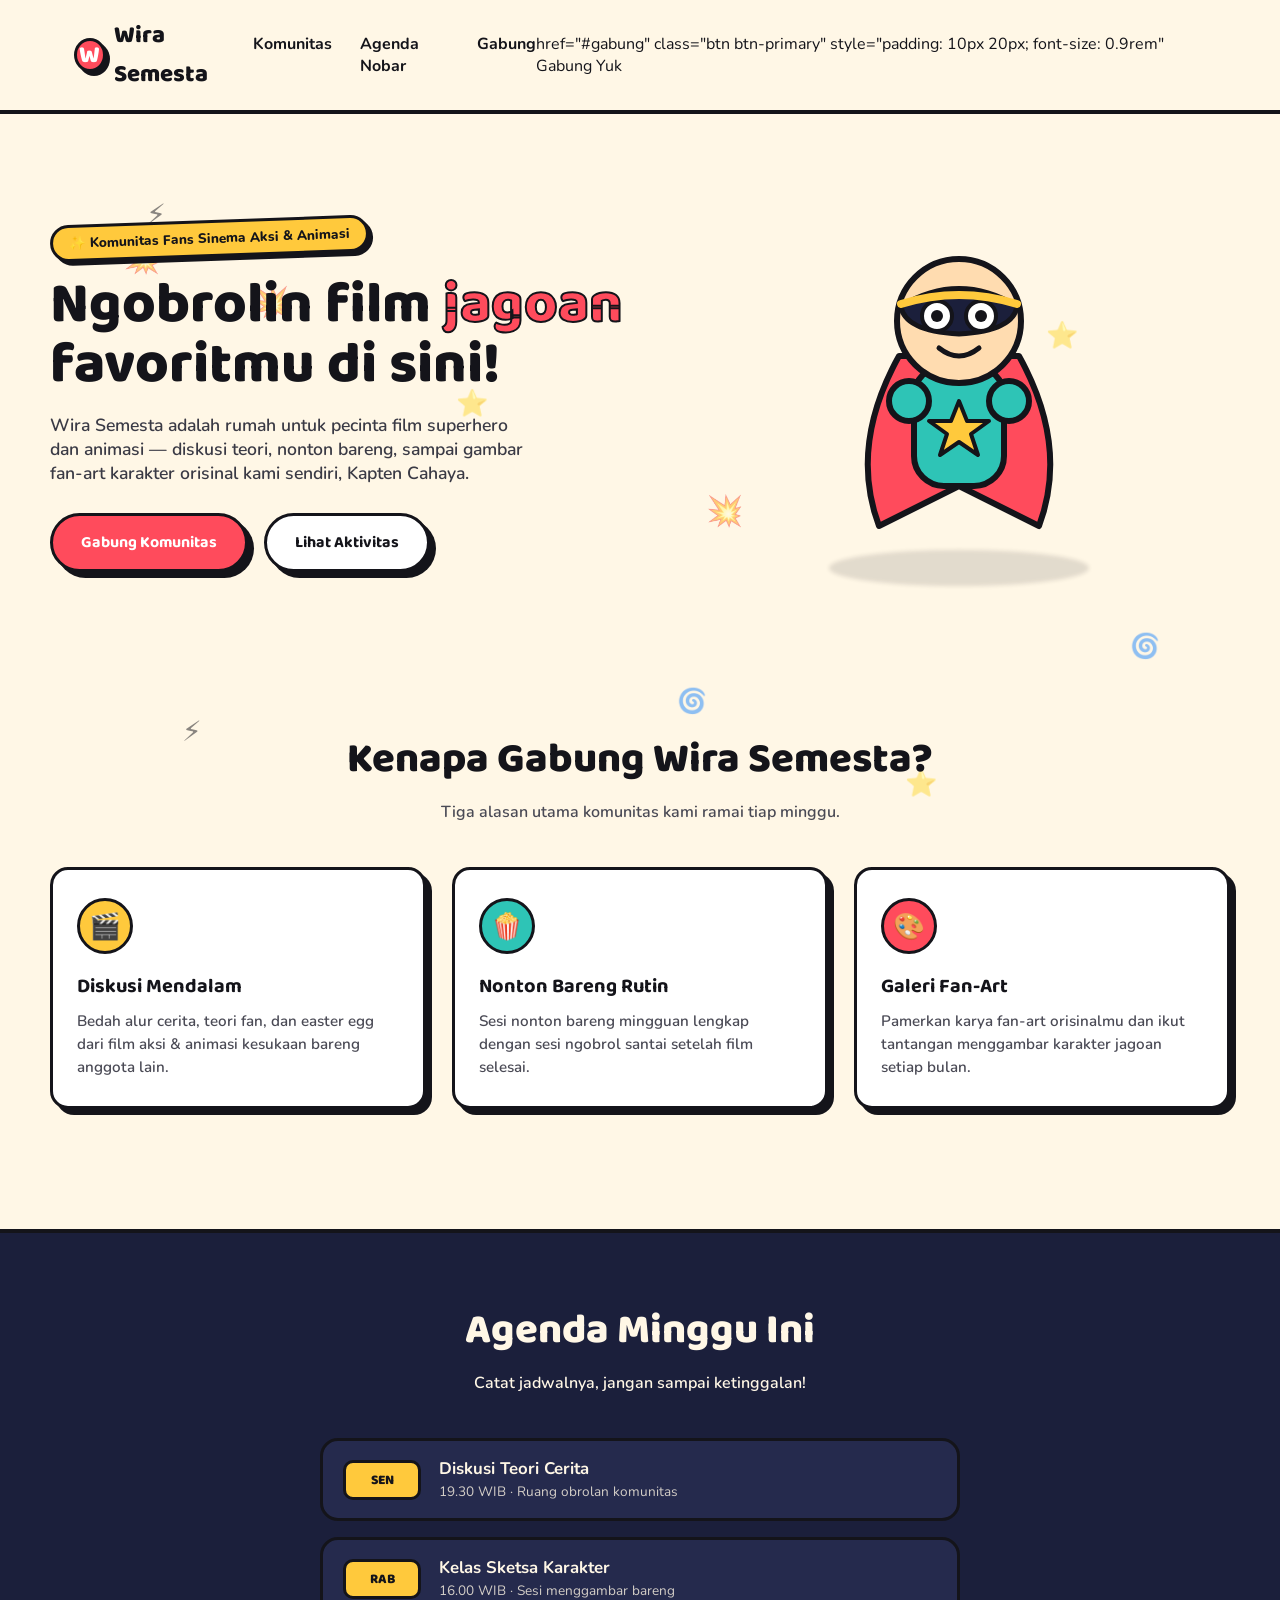
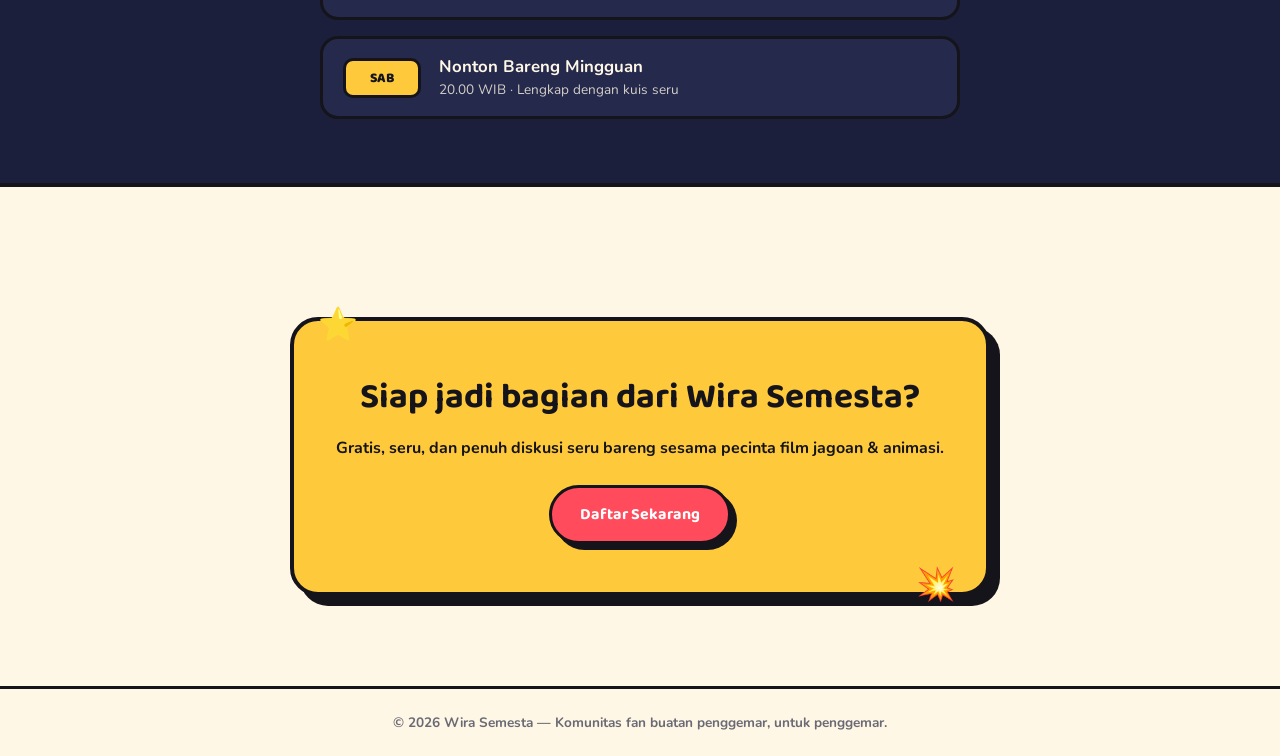
==== 10.html @ 216293cf "Portofolio PAW" ====
<!doctype html>
<html lang="id">
  <head>
    <meta charset="UTF-8" />
    <meta name="viewport" content="width=device-width, initial-scale=1.0" />
    <title>Wira Semesta — Klub Pecinta Sinema Superhero &amp; Animasi</title>

    <link rel="preconnect" href="https://fonts.googleapis.com" />
    <link
      href="https://fonts.googleapis.com/css2?family=Baloo+2:wght@500;700;800&family=Nunito:wght@400;600;700;800&display=swap"
      rel="stylesheet"
    />

    <style>
      /* =========================================================
     TOKEN DESAIN — palet, tipografi, radius, bayangan
     ========================================================= */
      :root {
        --cream: #fff7e6;
        --navy: #1b1f3b;
        --red: #ff4b5c;
        --yellow: #ffc93c;
        --teal: #2ec4b6;
        --ink: #14141a;
        --white: #ffffff;

        --radius-lg: 28px;
        --radius-md: 18px;
        --radius-sm: 10px;

        --shadow-hard: 6px 6px 0 var(--ink);
        --shadow-hard-sm: 4px 4px 0 var(--ink);
        --shadow-hard-lg: 10px 10px 0 var(--ink);

        --font-display: "Baloo 2", system-ui, sans-serif;
        --font-body: "Nunito", system-ui, sans-serif;
      }

      * {
        box-sizing: border-box;
        margin: 0;
        padding: 0;
      }
      html {
        scroll-behavior: smooth;
      }

      body {
        background: var(--cream);
        color: var(--ink);
        font-family: var(--font-body);
        overflow-x: hidden;
        position: relative;
      }

      @media (prefers-reduced-motion: reduce) {
        * {
          animation-duration: 0.01ms !important;
          animation-iteration-count: 1 !important;
          transition-duration: 0.01ms !important;
        }
      }

      a {
        color: inherit;
        text-decoration: none;
      }
      img,
      svg {
        display: block;
        max-width: 100%;
      }

      .wrap {
        max-width: 1180px;
        margin: 0 auto;
        padding: 0 24px;
      }

      /* =========================================================
     LATAR BELAKANG MENGAMBANG (idle floating shapes)
     ========================================================= */
      .bg-float {
        position: fixed;
        inset: 0;
        pointer-events: none;
        z-index: 0;
        overflow: hidden;
      }
      .float-shape {
        position: absolute;
        opacity: 0.5;
        animation: floatY 7s ease-in-out infinite;
      }
      .float-shape.spin {
        animation:
          floatY 8s ease-in-out infinite,
          spin 12s linear infinite;
      }
      @keyframes floatY {
        0%,
        100% {
          transform: translateY(0px) rotate(var(--r, 0deg));
        }
        50% {
          transform: translateY(-26px) rotate(var(--r, 0deg));
        }
      }
      @keyframes spin {
        from {
          transform: rotate(0deg);
        }
        to {
          transform: rotate(360deg);
        }
      }

      /* =========================================================
     HEADER / NAV
     ========================================================= */
      header {
        position: sticky;
        top: 0;
        z-index: 50;
        background: var(--cream);
        border-bottom: 4px solid var(--ink);
      }
      nav {
        display: flex;
        align-items: center;
        justify-content: space-between;
        padding: 16px 24px;
        max-width: 1180px;
        margin: 0 auto;
      }
      .logo {
        font-family: var(--font-display);
        font-weight: 800;
        font-size: 1.5rem;
        display: flex;
        align-items: center;
        gap: 8px;
      }
      .logo-badge {
        width: 34px;
        height: 34px;
        background: var(--red);
        border: 3px solid var(--ink);
        border-radius: 50%;
        display: flex;
        align-items: center;
        justify-content: center;
        color: var(--white);
        font-weight: 800;
        box-shadow: var(--shadow-hard-sm);
      }
      .nav-links {
        display: flex;
        gap: 28px;
        font-weight: 700;
      }
      .nav-links a {
        position: relative;
        padding: 4px 0;
      }
      .nav-links a::after {
        content: "";
        position: absolute;
        left: 0;
        bottom: -2px;
        width: 0%;
        height: 3px;
        background: var(--teal);
        transition: width 0.25s ease;
      }
      .nav-links a:hover::after {
        width: 100%;
      }

      @media (max-width: 720px) {
        .nav-links {
          display: none;
        }
      }

      /* =========================================================
     BUTTON KARTUN — bouncy, tekan ke bawah saat diklik
     ========================================================= */
      .btn {
        display: inline-flex;
        align-items: center;
        gap: 8px;
        font-family: var(--font-display);
        font-weight: 700;
        font-size: 1rem;
        padding: 14px 28px;
        border: 3px solid var(--ink);
        border-radius: 999px;
        cursor: pointer;
        box-shadow: var(--shadow-hard);
        transition:
          transform 0.12s ease,
          box-shadow 0.12s ease;
  
      }
      .btn:hover {
        transform: translate(-2px, -2px);
        box-shadow: 8px 8px 0 var(--ink);
      }
      .btn:active,
      .btn.is-pressed {
        transform: translate(4px, 4px);
        box-shadow: 2px 2px 0 var(--ink);
      }
      .btn-primary {
        background: var(--red);
        color: var(--white);
      }
      .btn-secondary {
        background: var(--white);
        color: var(--ink);
      }
      .btn-ghost {
        background: var(--yellow);
        color: var(--ink);
      }

      /* =========================================================
     HERO SECTION
     ========================================================= */
      .hero {
        position: relative;
        z-index: 1;
        padding: 72px 0 60px;
        display: grid;
        grid-template-columns: 1.1fr 1fr;
        gap: 40px;
        align-items: center;
      }
      .hero-eyebrow {
        display: inline-block;
        background: var(--yellow);
        border: 3px solid var(--ink);
        border-radius: 999px;
        padding: 6px 16px;
        font-weight: 800;
        font-size: 0.85rem;
        box-shadow: var(--shadow-hard-sm);
        margin-bottom: 18px;
        transform: rotate(-2deg);
      }
      .hero h1 {
        font-family: var(--font-display);
        font-size: clamp(2.2rem, 4.5vw, 3.6rem);
        line-height: 1.05;
        font-weight: 800;
        margin-bottom: 18px;
      }
      .hero h1 span {
        color: var(--red);
        -webkit-text-stroke: 2px var(--ink);
      }
      .hero p {
        font-size: 1.1rem;
        max-width: 480px;
        margin-bottom: 28px;
        font-weight: 600;
        color: #3a3a45;
      }
      .hero-cta {
        display: flex;
        gap: 16px;
        flex-wrap: wrap;
      }

      /* --- Panggung Maskot --- */
      .mascot-stage {
        position: relative;
        display: flex;
        align-items: center;
        justify-content: center;
        min-height: 420px;
      }
      .mascot-platform {
        position: absolute;
        bottom: 20px;
        width: 260px;
        height: 36px;
        background: var(--ink);
        opacity: 0.12;
        border-radius: 50%;
        filter: blur(2px);
      }
      #mascot-wrap {
        cursor: pointer;
        animation: idleBob 3.2s ease-in-out infinite;
      }
      @keyframes idleBob {
        0%,
        100% {
          transform: translateY(0) rotate(-1deg);
        }
        50% {
          transform: translateY(-14px) rotate(1deg);
        }
      }
      #mascot-wrap.jump {
        animation: mascotJump 0.6s cubic-bezier(0.36, 1.8, 0.55, 1);
      }
      @keyframes mascotJump {
        0% {
          transform: translateY(0) scale(1, 1);
        }
        30% {
          transform: translateY(6px) scale(1.08, 0.9);
        }
        55% {
          transform: translateY(-70px) scale(0.94, 1.08) rotate(8deg);
        }
        75% {
          transform: translateY(0px) scale(1.05, 0.95) rotate(-4deg);
        }
        100% {
          transform: translateY(0) scale(1, 1) rotate(0deg);
        }
      }
      .speech-pop {
        position: absolute;
        top: 6%;
        right: 2%;
        background: var(--white);
        border: 3px solid var(--ink);
        border-radius: var(--radius-sm);
        padding: 8px 14px;
        font-family: var(--font-display);
        font-weight: 800;
        font-size: 1.1rem;
        box-shadow: var(--shadow-hard-sm);
        opacity: 0;
        transform: scale(0.4) rotate(-8deg);
        pointer-events: none;
        color: var(--red);
      }
      .speech-pop.show {
        animation: popIn 0.8s ease forwards;
      }
      @keyframes popIn {
        0% {
          opacity: 0;
          transform: scale(0.3) rotate(-10deg);
        }
        35% {
          opacity: 1;
          transform: scale(1.15) rotate(4deg);
        }
        55% {
          transform: scale(0.95) rotate(-2deg);
        }
        75% {
          transform: scale(1.05) rotate(1deg);
        }
        100% {
          opacity: 0;
          transform: scale(1) rotate(0deg);
        }
      }

      .pupil {
        transition: transform 0.06s linear;
      }

      /* =========================================================
     FEATURE / CARD SECTION
     ========================================================= */
      .section-title {
        text-align: center;
        font-family: var(--font-display);
        font-weight: 800;
        font-size: clamp(1.8rem, 3.4vw, 2.6rem);
        margin-bottom: 8px;
      }
      .section-sub {
        text-align: center;
        color: #4a4a55;
        font-weight: 600;
        max-width: 520px;
        margin: 0 auto 44px;
      }

      .features {
        position: relative;
        z-index: 1;
        padding: 60px 0;
      }
      .card-grid {
        display: grid;
        grid-template-columns: repeat(3, 1fr);
        gap: 26px;
      }
      @media (max-width: 900px) {
        .card-grid {
          grid-template-columns: 1fr;
        }
        .hero {
          grid-template-columns: 1fr;
        }
        .mascot-stage {
          order: -1;
          min-height: 320px;
        }
      }

      .card {
        background: var(--white);
        border: 3px solid var(--ink);
        border-radius: var(--radius-md);
        padding: 28px 24px;
        box-shadow: var(--shadow-hard);
        transition:
          transform 0.28s cubic-bezier(0.34, 1.56, 0.64, 1),
          box-shadow 0.28s ease;
        cursor: default;
      }
      .card:hover {
        transform: translateY(-10px) rotate(-1deg);
        box-shadow: var(--shadow-hard-lg);
      }
      .card:nth-child(2):hover {
        transform: translateY(-10px) rotate(1deg);
      }
      .card-icon {
        width: 56px;
        height: 56px;
        border-radius: 50%;
        border: 3px solid var(--ink);
        display: flex;
        align-items: center;
        justify-content: center;
        font-size: 1.6rem;
        margin-bottom: 16px;
      }
      .card:nth-child(1) .card-icon {
        background: var(--yellow);
      }
      .card:nth-child(2) .card-icon {
        background: var(--teal);
      }
      .card:nth-child(3) .card-icon {
        background: var(--red);
      }
      .card h3 {
        font-family: var(--font-display);
        font-size: 1.25rem;
        margin-bottom: 8px;
      }
      .card p {
        color: #4a4a55;
        font-weight: 600;
        font-size: 0.95rem;
        line-height: 1.5;
      }

      /* =========================================================
     GALERI RUNTUTAN NONTON BARENG (info non-IP, orisinal)
     ========================================================= */
      .agenda {
        position: relative;
        z-index: 1;
        background: var(--navy);
        color: var(--cream);
        padding: 64px 0;
        margin: 60px 0;
        border-top: 4px solid var(--ink);
        border-bottom: 4px solid var(--ink);
      }
      .agenda .section-title,
      .agenda .section-sub {
        color: var(--cream);
      }
      .agenda-list {
        display: flex;
        flex-direction: column;
        gap: 16px;
        max-width: 640px;
        margin: 0 auto;
      }
      .agenda-item {
        display: flex;
        align-items: center;
        gap: 18px;
        background: #252a4d;
        border: 3px solid var(--ink);
        border-radius: var(--radius-md);
        padding: 16px 20px;
        transition: transform 0.2s ease;
      }
      .agenda-item:hover {
        transform: translateX(8px);
      }
      .agenda-day {
        font-family: var(--font-display);
        font-weight: 800;
        background: var(--yellow);
        color: var(--ink);
        padding: 6px 14px;
        border-radius: var(--radius-sm);
        border: 3px solid var(--ink);
        min-width: 78px;
        text-align: center;
        font-size: 0.85rem;
      }
      .agenda-text strong {
        display: block;
        font-size: 1.05rem;
      }
      .agenda-text span {
        font-size: 0.85rem;
        opacity: 0.8;
      }

      /* =========================================================
     CTA SECTION
     ========================================================= */
      .cta {
        position: relative;
        z-index: 1;
        text-align: center;
        padding: 70px 24px 90px;
      }
      .cta-box {
        max-width: 700px;
        margin: 0 auto;
        background: var(--yellow);
        border: 4px solid var(--ink);
        border-radius: var(--radius-lg);
        padding: 48px 32px;
        box-shadow: var(--shadow-hard-lg);
        position: relative;
      }
      .cta-box h2 {
        font-family: var(--font-display);
        font-size: clamp(1.6rem, 3.5vw, 2.2rem);
        margin-bottom: 12px;
      }
      .cta-box p {
        font-weight: 700;
        margin-bottom: 26px;
      }
      .cta-star {
        position: absolute;
        font-size: 2rem;
      }
      .cta-star.s1 {
        top: -18px;
        left: 24px;
        animation: floatY 4s ease-in-out infinite;
      }
      .cta-star.s2 {
        bottom: -14px;
        right: 30px;
        animation: floatY 5s ease-in-out infinite reverse;
      }

      footer {
        text-align: center;
        padding: 24px;
        font-weight: 700;
        font-size: 0.85rem;
        color: #6a6a75;
        border-top: 3px solid var(--ink);
      }
    </style>
  </head>
  <body>
    <!-- ================= LATAR MENGAMBANG (dekorasi idle) ================= -->
    <div class="bg-float" id="bgFloat">
      <!-- Bentuk-bentuk ini digambar via JS agar posisinya acak & konsisten -->
    </div>

    <!-- ================= HEADER ================= -->
    <header>
      <nav>
        <div class="logo"><span class="logo-badge">W</span> Wira Semesta</div>
        <div class="nav-links">
          <a href="#fitur">Komunitas</a>
          <a href="#agenda">Agenda Nobar</a>
          <a href="#gabung">Gabung</a>
        </div>
        <a> 
          href="#gabung"
          class="btn btn-primary"
          style="padding: 10px 20px; font-size: 0.9rem"
          <span>Gabung Yuk</span>
          </a>
      </nav>
    </header>

    <!-- ================= HERO ================= -->
    <section class="hero wrap">
      <div class="hero-copy">
        <span class="hero-eyebrow"
          >✨ Komunitas Fans Sinema Aksi &amp; Animasi</span
        >
        <h1>Ngobrolin film <span>jagoan</span> favoritmu di sini!</h1>
        <p>
          Wira Semesta adalah rumah untuk pecinta film superhero dan animasi —
          diskusi teori, nonton bareng, sampai gambar fan-art karakter orisinal
          kami sendiri, Kapten Cahaya.
        </p>
        <div class="hero-cta">
          <a href="#gabung" class="btn btn-primary" data-bounce
            >Gabung Komunitas</a
          >
          <a href="#fitur" class="btn btn-secondary" data-bounce
            >Lihat Aktivitas</a
          >
        </div>
      </div>

      <div class="mascot-stage">
        <div class="mascot-platform"></div>
        <div class="speech-pop" id="speechPop">POW!</div>
        <div id="mascot-wrap">
          <!-- ===================================================
          MASKOT ORISINAL: "Kapten Cahaya"
          Karakter superhero buatan sendiri (bukan IP pihak
          ketiga). Mata mengikuti kursor via JS, klik = lompat.
          =================================================== -->
          <svg
            id="mascotSvg"
            width="300"
            height="340"
            viewBox="0 0 300 340"
            xmlns="http://www.w3.org/2000/svg"
          >
            <!-- Cape -->
            <path
              d="M90 130 Q40 220 70 300 Q150 260 150 260 Q150 260 230 300 Q260 220 210 130 Z"
              fill="#FF4B5C"
              stroke="#14141A"
              stroke-width="6"
              stroke-linejoin="round"
            />
            <!-- Badan -->
            <rect
              x="105"
              y="140"
              width="90"
              height="120"
              rx="30"
              fill="#2EC4B6"
              stroke="#14141A"
              stroke-width="6"
            />
            <!-- Emblem bintang -->
            <polygon
              points="150,175 158,195 180,195 162,208 169,229 150,216 131,229 138,208 120,195 142,195"
              fill="#FFC93C"
              stroke="#14141A"
              stroke-width="4"
              stroke-linejoin="round"
            />
            <!-- Lengan -->
            <circle
              cx="100"
              cy="175"
              r="20"
              fill="#2EC4B6"
              stroke="#14141A"
              stroke-width="6"
            />
            <circle
              cx="200"
              cy="175"
              r="20"
              fill="#2EC4B6"
              stroke="#14141A"
              stroke-width="6"
            />
            <!-- Kepala -->
            <circle
              cx="150"
              cy="95"
              r="62"
              fill="#FFDCB0"
              stroke="#14141A"
              stroke-width="6"
            />
            <!-- Masker -->
            <path
              d="M92 80 Q150 45 208 80 Q205 105 150 108 Q95 105 92 80Z"
              fill="#1B1F3B"
              stroke="#14141A"
              stroke-width="5"
              stroke-linejoin="round"
            />
            <!-- Mata kiri -->
            <g id="eyeL">
              <circle
                cx="128"
                cy="90"
                r="15"
                fill="white"
                stroke="#14141A"
                stroke-width="4"
              />
              <circle class="pupil" cx="128" cy="90" r="6" fill="#14141A" />
            </g>
            <!-- Mata kanan -->
            <g id="eyeR">
              <circle
                cx="172"
                cy="90"
                r="15"
                fill="white"
                stroke="#14141A"
                stroke-width="4"
              />
              <circle class="pupil" cx="172" cy="90" r="6" fill="#14141A" />
            </g>
            <!-- Senyum -->
            <path
              d="M130 122 Q150 138 170 122"
              stroke="#14141A"
              stroke-width="5"
              fill="none"
              stroke-linecap="round"
            />
            <!-- Ikat kepala -->
            <path
              d="M92 78 Q150 60 208 78"
              stroke="#FFC93C"
              stroke-width="8"
              fill="none"
              stroke-linecap="round"
            />
          </svg>
        </div>
      </div>
    </section>

    <!-- ================= FEATURES ================= -->
    <section class="features wrap" id="fitur">
      <h2 class="section-title">Kenapa Gabung Wira Semesta?</h2>
      <p class="section-sub">
        Tiga alasan utama komunitas kami ramai tiap minggu.
      </p>
      <div class="card-grid">
        <div class="card">
          <div class="card-icon">🎬</div>
          <h3>Diskusi Mendalam</h3>
          <p>
            Bedah alur cerita, teori fan, dan easter egg dari film aksi &amp;
            animasi kesukaan bareng anggota lain.
          </p>
        </div>
        <div class="card">
          <div class="card-icon">🍿</div>
          <h3>Nonton Bareng Rutin</h3>
          <p>
            Sesi nonton bareng mingguan lengkap dengan sesi ngobrol santai
            setelah film selesai.
          </p>
        </div>
        <div class="card">
          <div class="card-icon">🎨</div>
          <h3>Galeri Fan-Art</h3>
          <p>
            Pamerkan karya fan-art orisinalmu dan ikut tantangan menggambar
            karakter jagoan setiap bulan.
          </p>
        </div>
      </div>
    </section>

    <!-- ================= AGENDA ================= -->
    <section class="agenda" id="agenda">
      <div class="wrap">
        <h2 class="section-title">Agenda Minggu Ini</h2>
        <p class="section-sub">Catat jadwalnya, jangan sampai ketinggalan!</p>
        <div class="agenda-list">
          <div class="agenda-item">
            <div class="agenda-day">SEN</div>
            <div class="agenda-text">
              <strong>Diskusi Teori Cerita</strong
              ><span>19.30 WIB · Ruang obrolan komunitas</span>
            </div>
          </div>
          <div class="agenda-item">
            <div class="agenda-day">RAB</div>
            <div class="agenda-text">
              <strong>Kelas Sketsa Karakter</strong
              ><span>16.00 WIB · Sesi menggambar bareng</span>
            </div>
          </div>
          <div class="agenda-item">
            <div class="agenda-day">SAB</div>
            <div class="agenda-text">
              <strong>Nonton Bareng Mingguan</strong
              ><span>20.00 WIB · Lengkap dengan kuis seru</span>
            </div>
          </div>
        </div>
      </div>
    </section>

    <!-- ================= CTA ================= -->
    <section class="cta" id="gabung">
      <div class="cta-box">
        <span class="cta-star s1">⭐</span>
        <span class="cta-star s2">💥</span>
        <h2>Siap jadi bagian dari Wira Semesta?</h2>
        <p>
          Gratis, seru, dan penuh diskusi seru bareng sesama pecinta film jagoan
          &amp; animasi.
        </p>
        <a href="#" class="btn btn-primary" data-bounce>Daftar Sekarang</a>
      </div>
    </section>

    <footer>
      © 2026 Wira Semesta — Komunitas fan buatan penggemar, untuk penggemar.
    </footer>

    <script>
      /* =========================================================
   1) MATA MASKOT MENGIKUTI KURSOR
   Menghitung sudut antara pusat setiap mata dan posisi mouse,
   lalu menggeser pupil (bola mata) sedikit ke arah tersebut.
   ========================================================= */
      const eyeL = document.querySelector("#eyeL .pupil");
      const eyeR = document.querySelector("#eyeR .pupil");
      const mascotSvg = document.getElementById("mascotSvg");

      function moveEyes(clientX, clientY) {
        const rect = mascotSvg.getBoundingClientRect();
        // Titik pusat kira-kira mata pada koordinat SVG (viewBox 300x340)
        const eyes = [
          { el: eyeL, cx: 128, cy: 90 },
          { el: eyeR, cx: 172, cy: 90 },
        ];
        eyes.forEach(({ el, cx, cy }) => {
          // Ubah posisi mata (koordinat SVG) ke posisi layar sesungguhnya
          const scaleX = rect.width / 300;
          const scaleY = rect.height / 340;
          const eyeScreenX = rect.left + cx * scaleX;
          const eyeScreenY = rect.top + cy * scaleY;

          const dx = clientX - eyeScreenX;
          const dy = clientY - eyeScreenY;
          const angle = Math.atan2(dy, dx);
          const maxOffset = 4.5; // batas gerak pupil agar tetap di dalam mata
          const offX = Math.cos(angle) * maxOffset;
          const offY = Math.sin(angle) * maxOffset;
          el.setAttribute(
            "transform",
            `translate(${offX.toFixed(1)}, ${offY.toFixed(1)})`,
          );
        });
      }

      window.addEventListener("mousemove", (e) => {
        moveEyes(e.clientX, e.clientY);
      });
      // fallback untuk perangkat sentuh: mata melirik mengikuti sentuhan
      window.addEventListener("touchmove", (e) => {
        if (e.touches[0]) moveEyes(e.touches[0].clientX, e.touches[0].clientY);
      });

      /* =========================================================
   2) REAKSI GEMBIRA SAAT MASKOT DIKLIK
   Menambahkan class animasi lompat + gelembung ucapan "POW!"
   lalu menghapusnya lagi setelah animasi selesai.
   ========================================================= */
      const mascotWrap = document.getElementById("mascot-wrap");
      const speechPop = document.getElementById("speechPop");
      const popTexts = ["POW!", "WHOOSH!", "YEAY!", "HORE!"];

      mascotWrap.addEventListener("click", () => {
        mascotWrap.classList.remove("jump");
        void mascotWrap.offsetWidth; // reset animasi agar bisa diulang
        mascotWrap.classList.add("jump");

        speechPop.textContent =
          popTexts[Math.floor(Math.random() * popTexts.length)];
        speechPop.classList.remove("show");
        void speechPop.offsetWidth;
        speechPop.classList.add("show");

        setTimeout(() => mascotWrap.classList.remove("jump"), 650);
      });

      /* =========================================================
   3) TOMBOL BOUNCY — efek tekan ke bawah saat diklik
   ========================================================= */
      document.querySelectorAll("[data-bounce]").forEach((btn) => {
        btn.addEventListener("mousedown", () =>
          btn.classList.add("is-pressed"),
        );
        btn.addEventListener("mouseup", () =>
          btn.classList.remove("is-pressed"),
        );
        btn.addEventListener("mouseleave", () =>
          btn.classList.remove("is-pressed"),
        );
      });

      /* =========================================================
   4) BENTUK LATAR MENGAMBANG (idle floating background)
   Dibuat secara acak lewat JS agar posisi & ukuran bervariasi
   tiap kali halaman dimuat, tetap ringan (SVG kecil berulang).
   ========================================================= */
      const bgFloat = document.getElementById("bgFloat");
      const shapeDefs = [
        { emoji: "⭐", size: 26 },
        { emoji: "💥", size: 30 },
        { emoji: "🌀", size: 24 },
        { emoji: "⚡", size: 28 },
      ];

      for (let i = 0; i < 10; i++) {
        const def = shapeDefs[i % shapeDefs.length];
        const span = document.createElement("span");
        span.className = "float-shape" + (i % 2 === 0 ? " spin" : "");
        span.textContent = def.emoji;
        span.style.fontSize = def.size + "px";
        span.style.left = Math.random() * 96 + "%";
        span.style.top = Math.random() * 90 + "%";
        span.style.setProperty("--r", Math.random() * 20 - 10 + "deg");
        span.style.animationDelay = Math.random() * 4 + "s";
        bgFloat.appendChild(span);
      }
    </script>
  </body>
</html>
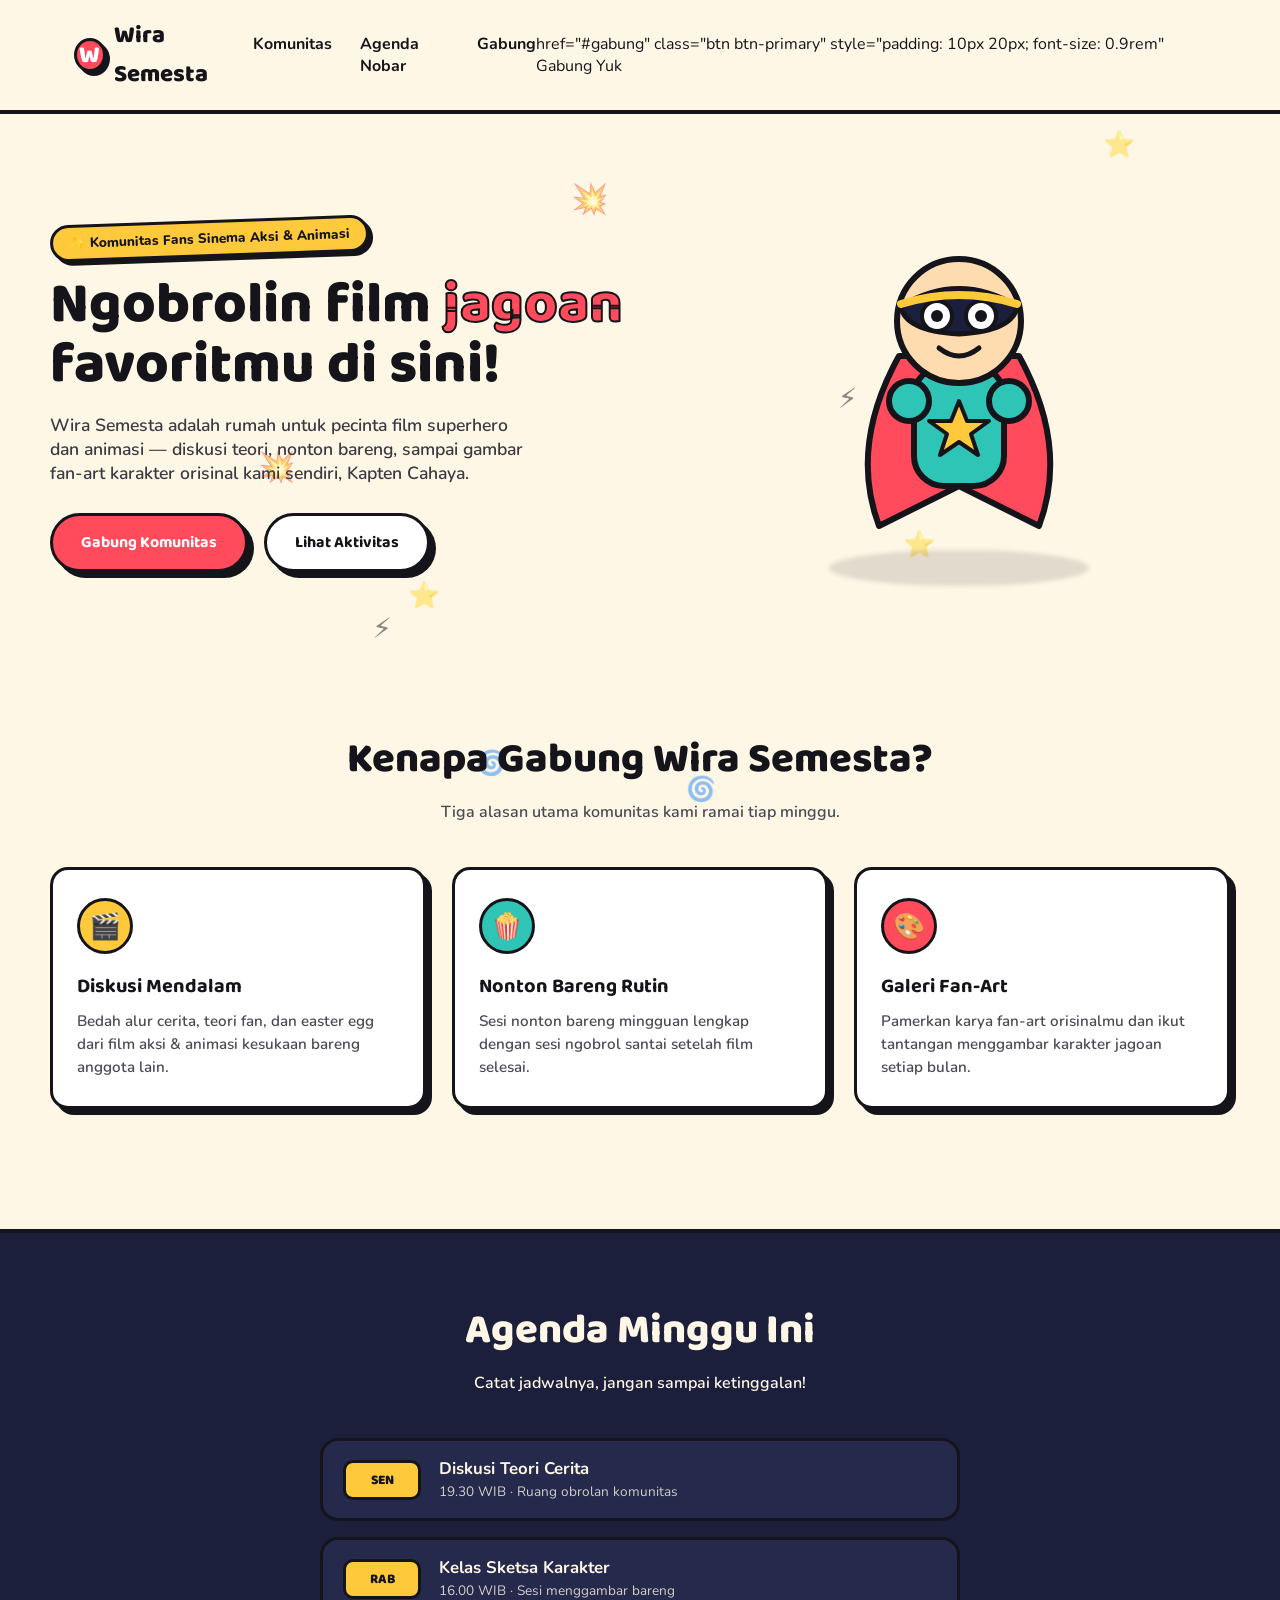
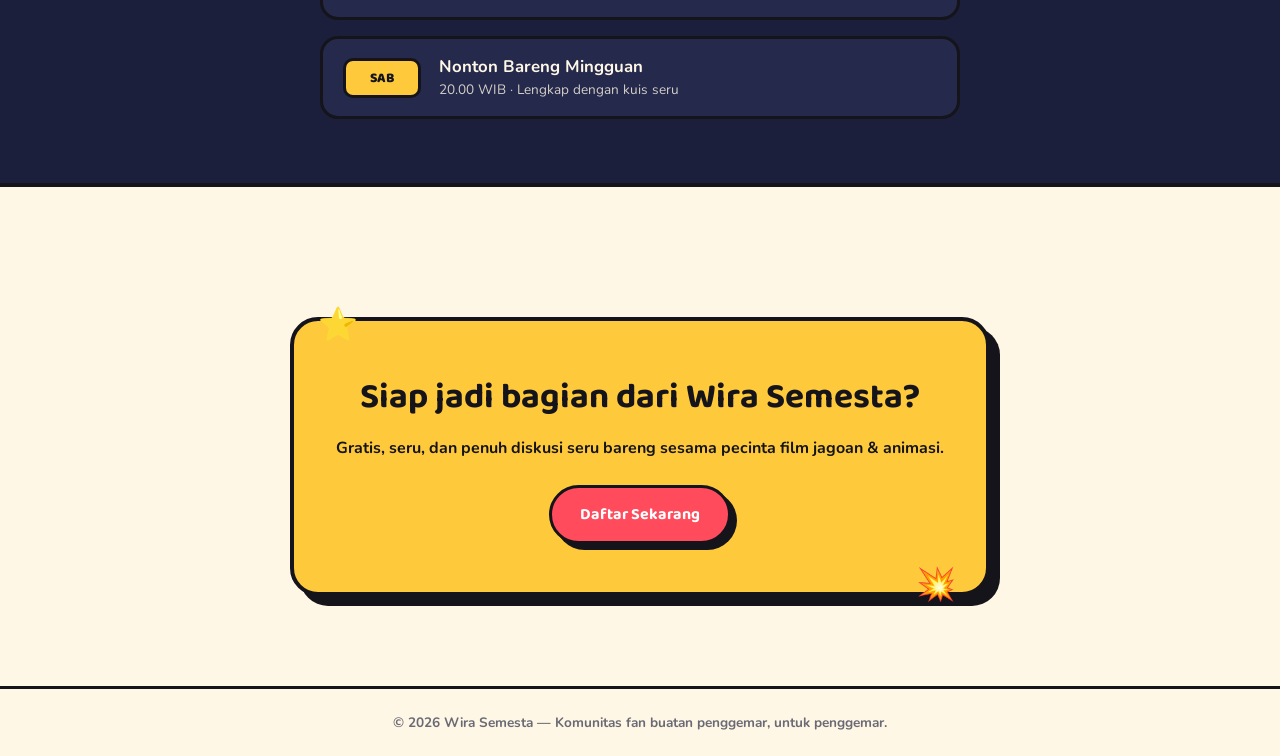
==== commit 7764c64f: "Perbarui halaman dan aset portofolio dari versi lokal terbaru Menyelaraskan 14 file yang lebih baru " ====
--- a/10.html
+++ b/10.html
@@ -1,935 +1,935 @@
-<!doctype html>
-<html lang="id">
-  <head>
-    <meta charset="UTF-8" />
-    <meta name="viewport" content="width=device-width, initial-scale=1.0" />
-    <title>Wira Semesta — Klub Pecinta Sinema Superhero &amp; Animasi</title>
-
-    <link rel="preconnect" href="https://fonts.googleapis.com" />
-    <link
-      href="https://fonts.googleapis.com/css2?family=Baloo+2:wght@500;700;800&family=Nunito:wght@400;600;700;800&display=swap"
-      rel="stylesheet"
-    />
-
-    <style>
-      /* =========================================================
-     TOKEN DESAIN — palet, tipografi, radius, bayangan
-     ========================================================= */
-      :root {
-        --cream: #fff7e6;
-        --navy: #1b1f3b;
-        --red: #ff4b5c;
-        --yellow: #ffc93c;
-        --teal: #2ec4b6;
-        --ink: #14141a;
-        --white: #ffffff;
-
-        --radius-lg: 28px;
-        --radius-md: 18px;
-        --radius-sm: 10px;
-
-        --shadow-hard: 6px 6px 0 var(--ink);
-        --shadow-hard-sm: 4px 4px 0 var(--ink);
-        --shadow-hard-lg: 10px 10px 0 var(--ink);
-
-        --font-display: "Baloo 2", system-ui, sans-serif;
-        --font-body: "Nunito", system-ui, sans-serif;
-      }
-
-      * {
-        box-sizing: border-box;
-        margin: 0;
-        padding: 0;
-      }
-      html {
-        scroll-behavior: smooth;
-      }
-
-      body {
-        background: var(--cream);
-        color: var(--ink);
-        font-family: var(--font-body);
-        overflow-x: hidden;
-        position: relative;
-      }
-
-      @media (prefers-reduced-motion: reduce) {
-        * {
-          animation-duration: 0.01ms !important;
-          animation-iteration-count: 1 !important;
-          transition-duration: 0.01ms !important;
-        }
-      }
-
-      a {
-        color: inherit;
-        text-decoration: none;
-      }
-      img,
-      svg {
-        display: block;
-        max-width: 100%;
-      }
-
-      .wrap {
-        max-width: 1180px;
-        margin: 0 auto;
-        padding: 0 24px;
-      }
-
-      /* =========================================================
-     LATAR BELAKANG MENGAMBANG (idle floating shapes)
-     ========================================================= */
-      .bg-float {
-        position: fixed;
-        inset: 0;
-        pointer-events: none;
-        z-index: 0;
-        overflow: hidden;
-      }
-      .float-shape {
-        position: absolute;
-        opacity: 0.5;
-        animation: floatY 7s ease-in-out infinite;
-      }
-      .float-shape.spin {
-        animation:
-          floatY 8s ease-in-out infinite,
-          spin 12s linear infinite;
-      }
-      @keyframes floatY {
-        0%,
-        100% {
-          transform: translateY(0px) rotate(var(--r, 0deg));
-        }
-        50% {
-          transform: translateY(-26px) rotate(var(--r, 0deg));
-        }
-      }
-      @keyframes spin {
-        from {
-          transform: rotate(0deg);
-        }
-        to {
-          transform: rotate(360deg);
-        }
-      }
-
-      /* =========================================================
-     HEADER / NAV
-     ========================================================= */
-      header {
-        position: sticky;
-        top: 0;
-        z-index: 50;
-        background: var(--cream);
-        border-bottom: 4px solid var(--ink);
-      }
-      nav {
-        display: flex;
-        align-items: center;
-        justify-content: space-between;
-        padding: 16px 24px;
-        max-width: 1180px;
-        margin: 0 auto;
-      }
-      .logo {
-        font-family: var(--font-display);
-        font-weight: 800;
-        font-size: 1.5rem;
-        display: flex;
-        align-items: center;
-        gap: 8px;
-      }
-      .logo-badge {
-        width: 34px;
-        height: 34px;
-        background: var(--red);
-        border: 3px solid var(--ink);
-        border-radius: 50%;
-        display: flex;
-        align-items: center;
-        justify-content: center;
-        color: var(--white);
-        font-weight: 800;
-        box-shadow: var(--shadow-hard-sm);
-      }
-      .nav-links {
-        display: flex;
-        gap: 28px;
-        font-weight: 700;
-      }
-      .nav-links a {
-        position: relative;
-        padding: 4px 0;
-      }
-      .nav-links a::after {
-        content: "";
-        position: absolute;
-        left: 0;
-        bottom: -2px;
-        width: 0%;
-        height: 3px;
-        background: var(--teal);
-        transition: width 0.25s ease;
-      }
-      .nav-links a:hover::after {
-        width: 100%;
-      }
-
-      @media (max-width: 720px) {
-        .nav-links {
-          display: none;
-        }
-      }
-
-      /* =========================================================
-     BUTTON KARTUN — bouncy, tekan ke bawah saat diklik
-     ========================================================= */
-      .btn {
-        display: inline-flex;
-        align-items: center;
-        gap: 8px;
-        font-family: var(--font-display);
-        font-weight: 700;
-        font-size: 1rem;
-        padding: 14px 28px;
-        border: 3px solid var(--ink);
-        border-radius: 999px;
-        cursor: pointer;
-        box-shadow: var(--shadow-hard);
-        transition:
-          transform 0.12s ease,
-          box-shadow 0.12s ease;
-  
-      }
-      .btn:hover {
-        transform: translate(-2px, -2px);
-        box-shadow: 8px 8px 0 var(--ink);
-      }
-      .btn:active,
-      .btn.is-pressed {
-        transform: translate(4px, 4px);
-        box-shadow: 2px 2px 0 var(--ink);
-      }
-      .btn-primary {
-        background: var(--red);
-        color: var(--white);
-      }
-      .btn-secondary {
-        background: var(--white);
-        color: var(--ink);
-      }
-      .btn-ghost {
-        background: var(--yellow);
-        color: var(--ink);
-      }
-
-      /* =========================================================
-     HERO SECTION
-     ========================================================= */
-      .hero {
-        position: relative;
-        z-index: 1;
-        padding: 72px 0 60px;
-        display: grid;
-        grid-template-columns: 1.1fr 1fr;
-        gap: 40px;
-        align-items: center;
-      }
-      .hero-eyebrow {
-        display: inline-block;
-        background: var(--yellow);
-        border: 3px solid var(--ink);
-        border-radius: 999px;
-        padding: 6px 16px;
-        font-weight: 800;
-        font-size: 0.85rem;
-        box-shadow: var(--shadow-hard-sm);
-        margin-bottom: 18px;
-        transform: rotate(-2deg);
-      }
-      .hero h1 {
-        font-family: var(--font-display);
-        font-size: clamp(2.2rem, 4.5vw, 3.6rem);
-        line-height: 1.05;
-        font-weight: 800;
-        margin-bottom: 18px;
-      }
-      .hero h1 span {
-        color: var(--red);
-        -webkit-text-stroke: 2px var(--ink);
-      }
-      .hero p {
-        font-size: 1.1rem;
-        max-width: 480px;
-        margin-bottom: 28px;
-        font-weight: 600;
-        color: #3a3a45;
-      }
-      .hero-cta {
-        display: flex;
-        gap: 16px;
-        flex-wrap: wrap;
-      }
-
-      /* --- Panggung Maskot --- */
-      .mascot-stage {
-        position: relative;
-        display: flex;
-        align-items: center;
-        justify-content: center;
-        min-height: 420px;
-      }
-      .mascot-platform {
-        position: absolute;
-        bottom: 20px;
-        width: 260px;
-        height: 36px;
-        background: var(--ink);
-        opacity: 0.12;
-        border-radius: 50%;
-        filter: blur(2px);
-      }
-      #mascot-wrap {
-        cursor: pointer;
-        animation: idleBob 3.2s ease-in-out infinite;
-      }
-      @keyframes idleBob {
-        0%,
-        100% {
-          transform: translateY(0) rotate(-1deg);
-        }
-        50% {
-          transform: translateY(-14px) rotate(1deg);
-        }
-      }
-      #mascot-wrap.jump {
-        animation: mascotJump 0.6s cubic-bezier(0.36, 1.8, 0.55, 1);
-      }
-      @keyframes mascotJump {
-        0% {
-          transform: translateY(0) scale(1, 1);
-        }
-        30% {
-          transform: translateY(6px) scale(1.08, 0.9);
-        }
-        55% {
-          transform: translateY(-70px) scale(0.94, 1.08) rotate(8deg);
-        }
-        75% {
-          transform: translateY(0px) scale(1.05, 0.95) rotate(-4deg);
-        }
-        100% {
-          transform: translateY(0) scale(1, 1) rotate(0deg);
-        }
-      }
-      .speech-pop {
-        position: absolute;
-        top: 6%;
-        right: 2%;
-        background: var(--white);
-        border: 3px solid var(--ink);
-        border-radius: var(--radius-sm);
-        padding: 8px 14px;
-        font-family: var(--font-display);
-        font-weight: 800;
-        font-size: 1.1rem;
-        box-shadow: var(--shadow-hard-sm);
-        opacity: 0;
-        transform: scale(0.4) rotate(-8deg);
-        pointer-events: none;
-        color: var(--red);
-      }
-      .speech-pop.show {
-        animation: popIn 0.8s ease forwards;
-      }
-      @keyframes popIn {
-        0% {
-          opacity: 0;
-          transform: scale(0.3) rotate(-10deg);
-        }
-        35% {
-          opacity: 1;
-          transform: scale(1.15) rotate(4deg);
-        }
-        55% {
-          transform: scale(0.95) rotate(-2deg);
-        }
-        75% {
-          transform: scale(1.05) rotate(1deg);
-        }
-        100% {
-          opacity: 0;
-          transform: scale(1) rotate(0deg);
-        }
-      }
-
-      .pupil {
-        transition: transform 0.06s linear;
-      }
-
-      /* =========================================================
-     FEATURE / CARD SECTION
-     ========================================================= */
-      .section-title {
-        text-align: center;
-        font-family: var(--font-display);
-        font-weight: 800;
-        font-size: clamp(1.8rem, 3.4vw, 2.6rem);
-        margin-bottom: 8px;
-      }
-      .section-sub {
-        text-align: center;
-        color: #4a4a55;
-        font-weight: 600;
-        max-width: 520px;
-        margin: 0 auto 44px;
-      }
-
-      .features {
-        position: relative;
-        z-index: 1;
-        padding: 60px 0;
-      }
-      .card-grid {
-        display: grid;
-        grid-template-columns: repeat(3, 1fr);
-        gap: 26px;
-      }
-      @media (max-width: 900px) {
-        .card-grid {
-          grid-template-columns: 1fr;
-        }
-        .hero {
-          grid-template-columns: 1fr;
-        }
-        .mascot-stage {
-          order: -1;
-          min-height: 320px;
-        }
-      }
-
-      .card {
-        background: var(--white);
-        border: 3px solid var(--ink);
-        border-radius: var(--radius-md);
-        padding: 28px 24px;
-        box-shadow: var(--shadow-hard);
-        transition:
-          transform 0.28s cubic-bezier(0.34, 1.56, 0.64, 1),
-          box-shadow 0.28s ease;
-        cursor: default;
-      }
-      .card:hover {
-        transform: translateY(-10px) rotate(-1deg);
-        box-shadow: var(--shadow-hard-lg);
-      }
-      .card:nth-child(2):hover {
-        transform: translateY(-10px) rotate(1deg);
-      }
-      .card-icon {
-        width: 56px;
-        height: 56px;
-        border-radius: 50%;
-        border: 3px solid var(--ink);
-        display: flex;
-        align-items: center;
-        justify-content: center;
-        font-size: 1.6rem;
-        margin-bottom: 16px;
-      }
-      .card:nth-child(1) .card-icon {
-        background: var(--yellow);
-      }
-      .card:nth-child(2) .card-icon {
-        background: var(--teal);
-      }
-      .card:nth-child(3) .card-icon {
-        background: var(--red);
-      }
-      .card h3 {
-        font-family: var(--font-display);
-        font-size: 1.25rem;
-        margin-bottom: 8px;
-      }
-      .card p {
-        color: #4a4a55;
-        font-weight: 600;
-        font-size: 0.95rem;
-        line-height: 1.5;
-      }
-
-      /* =========================================================
-     GALERI RUNTUTAN NONTON BARENG (info non-IP, orisinal)
-     ========================================================= */
-      .agenda {
-        position: relative;
-        z-index: 1;
-        background: var(--navy);
-        color: var(--cream);
-        padding: 64px 0;
-        margin: 60px 0;
-        border-top: 4px solid var(--ink);
-        border-bottom: 4px solid var(--ink);
-      }
-      .agenda .section-title,
-      .agenda .section-sub {
-        color: var(--cream);
-      }
-      .agenda-list {
-        display: flex;
-        flex-direction: column;
-        gap: 16px;
-        max-width: 640px;
-        margin: 0 auto;
-      }
-      .agenda-item {
-        display: flex;
-        align-items: center;
-        gap: 18px;
-        background: #252a4d;
-        border: 3px solid var(--ink);
-        border-radius: var(--radius-md);
-        padding: 16px 20px;
-        transition: transform 0.2s ease;
-      }
-      .agenda-item:hover {
-        transform: translateX(8px);
-      }
-      .agenda-day {
-        font-family: var(--font-display);
-        font-weight: 800;
-        background: var(--yellow);
-        color: var(--ink);
-        padding: 6px 14px;
-        border-radius: var(--radius-sm);
-        border: 3px solid var(--ink);
-        min-width: 78px;
-        text-align: center;
-        font-size: 0.85rem;
-      }
-      .agenda-text strong {
-        display: block;
-        font-size: 1.05rem;
-      }
-      .agenda-text span {
-        font-size: 0.85rem;
-        opacity: 0.8;
-      }
-
-      /* =========================================================
-     CTA SECTION
-     ========================================================= */
-      .cta {
-        position: relative;
-        z-index: 1;
-        text-align: center;
-        padding: 70px 24px 90px;
-      }
-      .cta-box {
-        max-width: 700px;
-        margin: 0 auto;
-        background: var(--yellow);
-        border: 4px solid var(--ink);
-        border-radius: var(--radius-lg);
-        padding: 48px 32px;
-        box-shadow: var(--shadow-hard-lg);
-        position: relative;
-      }
-      .cta-box h2 {
-        font-family: var(--font-display);
-        font-size: clamp(1.6rem, 3.5vw, 2.2rem);
-        margin-bottom: 12px;
-      }
-      .cta-box p {
-        font-weight: 700;
-        margin-bottom: 26px;
-      }
-      .cta-star {
-        position: absolute;
-        font-size: 2rem;
-      }
-      .cta-star.s1 {
-        top: -18px;
-        left: 24px;
-        animation: floatY 4s ease-in-out infinite;
-      }
-      .cta-star.s2 {
-        bottom: -14px;
-        right: 30px;
-        animation: floatY 5s ease-in-out infinite reverse;
-      }
-
-      footer {
-        text-align: center;
-        padding: 24px;
-        font-weight: 700;
-        font-size: 0.85rem;
-        color: #6a6a75;
-        border-top: 3px solid var(--ink);
-      }
-    </style>
-  </head>
-  <body>
-    <!-- ================= LATAR MENGAMBANG (dekorasi idle) ================= -->
-    <div class="bg-float" id="bgFloat">
-      <!-- Bentuk-bentuk ini digambar via JS agar posisinya acak & konsisten -->
-    </div>
-
-    <!-- ================= HEADER ================= -->
-    <header>
-      <nav>
-        <div class="logo"><span class="logo-badge">W</span> Wira Semesta</div>
-        <div class="nav-links">
-          <a href="#fitur">Komunitas</a>
-          <a href="#agenda">Agenda Nobar</a>
-          <a href="#gabung">Gabung</a>
-        </div>
-        <a> 
-          href="#gabung"
-          class="btn btn-primary"
-          style="padding: 10px 20px; font-size: 0.9rem"
-          <span>Gabung Yuk</span>
-          </a>
-      </nav>
-    </header>
-
-    <!-- ================= HERO ================= -->
-    <section class="hero wrap">
-      <div class="hero-copy">
-        <span class="hero-eyebrow"
-          >✨ Komunitas Fans Sinema Aksi &amp; Animasi</span
-        >
-        <h1>Ngobrolin film <span>jagoan</span> favoritmu di sini!</h1>
-        <p>
-          Wira Semesta adalah rumah untuk pecinta film superhero dan animasi —
-          diskusi teori, nonton bareng, sampai gambar fan-art karakter orisinal
-          kami sendiri, Kapten Cahaya.
-        </p>
-        <div class="hero-cta">
-          <a href="#gabung" class="btn btn-primary" data-bounce
-            >Gabung Komunitas</a
-          >
-          <a href="#fitur" class="btn btn-secondary" data-bounce
-            >Lihat Aktivitas</a
-          >
-        </div>
-      </div>
-
-      <div class="mascot-stage">
-        <div class="mascot-platform"></div>
-        <div class="speech-pop" id="speechPop">POW!</div>
-        <div id="mascot-wrap">
-          <!-- ===================================================
-          MASKOT ORISINAL: "Kapten Cahaya"
-          Karakter superhero buatan sendiri (bukan IP pihak
-          ketiga). Mata mengikuti kursor via JS, klik = lompat.
-          =================================================== -->
-          <svg
-            id="mascotSvg"
-            width="300"
-            height="340"
-            viewBox="0 0 300 340"
-            xmlns="http://www.w3.org/2000/svg"
-          >
-            <!-- Cape -->
-            <path
-              d="M90 130 Q40 220 70 300 Q150 260 150 260 Q150 260 230 300 Q260 220 210 130 Z"
-              fill="#FF4B5C"
-              stroke="#14141A"
-              stroke-width="6"
-              stroke-linejoin="round"
-            />
-            <!-- Badan -->
-            <rect
-              x="105"
-              y="140"
-              width="90"
-              height="120"
-              rx="30"
-              fill="#2EC4B6"
-              stroke="#14141A"
-              stroke-width="6"
-            />
-            <!-- Emblem bintang -->
-            <polygon
-              points="150,175 158,195 180,195 162,208 169,229 150,216 131,229 138,208 120,195 142,195"
-              fill="#FFC93C"
-              stroke="#14141A"
-              stroke-width="4"
-              stroke-linejoin="round"
-            />
-            <!-- Lengan -->
-            <circle
-              cx="100"
-              cy="175"
-              r="20"
-              fill="#2EC4B6"
-              stroke="#14141A"
-              stroke-width="6"
-            />
-            <circle
-              cx="200"
-              cy="175"
-              r="20"
-              fill="#2EC4B6"
-              stroke="#14141A"
-              stroke-width="6"
-            />
-            <!-- Kepala -->
-            <circle
-              cx="150"
-              cy="95"
-              r="62"
-              fill="#FFDCB0"
-              stroke="#14141A"
-              stroke-width="6"
-            />
-            <!-- Masker -->
-            <path
-              d="M92 80 Q150 45 208 80 Q205 105 150 108 Q95 105 92 80Z"
-              fill="#1B1F3B"
-              stroke="#14141A"
-              stroke-width="5"
-              stroke-linejoin="round"
-            />
-            <!-- Mata kiri -->
-            <g id="eyeL">
-              <circle
-                cx="128"
-                cy="90"
-                r="15"
-                fill="white"
-                stroke="#14141A"
-                stroke-width="4"
-              />
-              <circle class="pupil" cx="128" cy="90" r="6" fill="#14141A" />
-            </g>
-            <!-- Mata kanan -->
-            <g id="eyeR">
-              <circle
-                cx="172"
-                cy="90"
-                r="15"
-                fill="white"
-                stroke="#14141A"
-                stroke-width="4"
-              />
-              <circle class="pupil" cx="172" cy="90" r="6" fill="#14141A" />
-            </g>
-            <!-- Senyum -->
-            <path
-              d="M130 122 Q150 138 170 122"
-              stroke="#14141A"
-              stroke-width="5"
-              fill="none"
-              stroke-linecap="round"
-            />
-            <!-- Ikat kepala -->
-            <path
-              d="M92 78 Q150 60 208 78"
-              stroke="#FFC93C"
-              stroke-width="8"
-              fill="none"
-              stroke-linecap="round"
-            />
-          </svg>
-        </div>
-      </div>
-    </section>
-
-    <!-- ================= FEATURES ================= -->
-    <section class="features wrap" id="fitur">
-      <h2 class="section-title">Kenapa Gabung Wira Semesta?</h2>
-      <p class="section-sub">
-        Tiga alasan utama komunitas kami ramai tiap minggu.
-      </p>
-      <div class="card-grid">
-        <div class="card">
-          <div class="card-icon">🎬</div>
-          <h3>Diskusi Mendalam</h3>
-          <p>
-            Bedah alur cerita, teori fan, dan easter egg dari film aksi &amp;
-            animasi kesukaan bareng anggota lain.
-          </p>
-        </div>
-        <div class="card">
-          <div class="card-icon">🍿</div>
-          <h3>Nonton Bareng Rutin</h3>
-          <p>
-            Sesi nonton bareng mingguan lengkap dengan sesi ngobrol santai
-            setelah film selesai.
-          </p>
-        </div>
-        <div class="card">
-          <div class="card-icon">🎨</div>
-          <h3>Galeri Fan-Art</h3>
-          <p>
-            Pamerkan karya fan-art orisinalmu dan ikut tantangan menggambar
-            karakter jagoan setiap bulan.
-          </p>
-        </div>
-      </div>
-    </section>
-
-    <!-- ================= AGENDA ================= -->
-    <section class="agenda" id="agenda">
-      <div class="wrap">
-        <h2 class="section-title">Agenda Minggu Ini</h2>
-        <p class="section-sub">Catat jadwalnya, jangan sampai ketinggalan!</p>
-        <div class="agenda-list">
-          <div class="agenda-item">
-            <div class="agenda-day">SEN</div>
-            <div class="agenda-text">
-              <strong>Diskusi Teori Cerita</strong
-              ><span>19.30 WIB · Ruang obrolan komunitas</span>
-            </div>
-          </div>
-          <div class="agenda-item">
-            <div class="agenda-day">RAB</div>
-            <div class="agenda-text">
-              <strong>Kelas Sketsa Karakter</strong
-              ><span>16.00 WIB · Sesi menggambar bareng</span>
-            </div>
-          </div>
-          <div class="agenda-item">
-            <div class="agenda-day">SAB</div>
-            <div class="agenda-text">
-              <strong>Nonton Bareng Mingguan</strong
-              ><span>20.00 WIB · Lengkap dengan kuis seru</span>
-            </div>
-          </div>
-        </div>
-      </div>
-    </section>
-
-    <!-- ================= CTA ================= -->
-    <section class="cta" id="gabung">
-      <div class="cta-box">
-        <span class="cta-star s1">⭐</span>
-        <span class="cta-star s2">💥</span>
-        <h2>Siap jadi bagian dari Wira Semesta?</h2>
-        <p>
-          Gratis, seru, dan penuh diskusi seru bareng sesama pecinta film jagoan
-          &amp; animasi.
-        </p>
-        <a href="#" class="btn btn-primary" data-bounce>Daftar Sekarang</a>
-      </div>
-    </section>
-
-    <footer>
-      © 2026 Wira Semesta — Komunitas fan buatan penggemar, untuk penggemar.
-    </footer>
-
-    <script>
-      /* =========================================================
-   1) MATA MASKOT MENGIKUTI KURSOR
-   Menghitung sudut antara pusat setiap mata dan posisi mouse,
-   lalu menggeser pupil (bola mata) sedikit ke arah tersebut.
-   ========================================================= */
-      const eyeL = document.querySelector("#eyeL .pupil");
-      const eyeR = document.querySelector("#eyeR .pupil");
-      const mascotSvg = document.getElementById("mascotSvg");
-
-      function moveEyes(clientX, clientY) {
-        const rect = mascotSvg.getBoundingClientRect();
-        // Titik pusat kira-kira mata pada koordinat SVG (viewBox 300x340)
-        const eyes = [
-          { el: eyeL, cx: 128, cy: 90 },
-          { el: eyeR, cx: 172, cy: 90 },
-        ];
-        eyes.forEach(({ el, cx, cy }) => {
-          // Ubah posisi mata (koordinat SVG) ke posisi layar sesungguhnya
-          const scaleX = rect.width / 300;
-          const scaleY = rect.height / 340;
-          const eyeScreenX = rect.left + cx * scaleX;
-          const eyeScreenY = rect.top + cy * scaleY;
-
-          const dx = clientX - eyeScreenX;
-          const dy = clientY - eyeScreenY;
-          const angle = Math.atan2(dy, dx);
-          const maxOffset = 4.5; // batas gerak pupil agar tetap di dalam mata
-          const offX = Math.cos(angle) * maxOffset;
-          const offY = Math.sin(angle) * maxOffset;
-          el.setAttribute(
-            "transform",
-            `translate(${offX.toFixed(1)}, ${offY.toFixed(1)})`,
-          );
-        });
-      }
-
-      window.addEventListener("mousemove", (e) => {
-        moveEyes(e.clientX, e.clientY);
-      });
-      // fallback untuk perangkat sentuh: mata melirik mengikuti sentuhan
-      window.addEventListener("touchmove", (e) => {
-        if (e.touches[0]) moveEyes(e.touches[0].clientX, e.touches[0].clientY);
-      });
-
-      /* =========================================================
-   2) REAKSI GEMBIRA SAAT MASKOT DIKLIK
-   Menambahkan class animasi lompat + gelembung ucapan "POW!"
-   lalu menghapusnya lagi setelah animasi selesai.
-   ========================================================= */
-      const mascotWrap = document.getElementById("mascot-wrap");
-      const speechPop = document.getElementById("speechPop");
-      const popTexts = ["POW!", "WHOOSH!", "YEAY!", "HORE!"];
-
-      mascotWrap.addEventListener("click", () => {
-        mascotWrap.classList.remove("jump");
-        void mascotWrap.offsetWidth; // reset animasi agar bisa diulang
-        mascotWrap.classList.add("jump");
-
-        speechPop.textContent =
-          popTexts[Math.floor(Math.random() * popTexts.length)];
-        speechPop.classList.remove("show");
-        void speechPop.offsetWidth;
-        speechPop.classList.add("show");
-
-        setTimeout(() => mascotWrap.classList.remove("jump"), 650);
-      });
-
-      /* =========================================================
-   3) TOMBOL BOUNCY — efek tekan ke bawah saat diklik
-   ========================================================= */
-      document.querySelectorAll("[data-bounce]").forEach((btn) => {
-        btn.addEventListener("mousedown", () =>
-          btn.classList.add("is-pressed"),
-        );
-        btn.addEventListener("mouseup", () =>
-          btn.classList.remove("is-pressed"),
-        );
-        btn.addEventListener("mouseleave", () =>
-          btn.classList.remove("is-pressed"),
-        );
-      });
-
-      /* =========================================================
-   4) BENTUK LATAR MENGAMBANG (idle floating background)
-   Dibuat secara acak lewat JS agar posisi & ukuran bervariasi
-   tiap kali halaman dimuat, tetap ringan (SVG kecil berulang).
-   ========================================================= */
-      const bgFloat = document.getElementById("bgFloat");
-      const shapeDefs = [
-        { emoji: "⭐", size: 26 },
-        { emoji: "💥", size: 30 },
-        { emoji: "🌀", size: 24 },
-        { emoji: "⚡", size: 28 },
-      ];
-
-      for (let i = 0; i < 10; i++) {
-        const def = shapeDefs[i % shapeDefs.length];
-        const span = document.createElement("span");
-        span.className = "float-shape" + (i % 2 === 0 ? " spin" : "");
-        span.textContent = def.emoji;
-        span.style.fontSize = def.size + "px";
-        span.style.left = Math.random() * 96 + "%";
-        span.style.top = Math.random() * 90 + "%";
-        span.style.setProperty("--r", Math.random() * 20 - 10 + "deg");
-        span.style.animationDelay = Math.random() * 4 + "s";
-        bgFloat.appendChild(span);
-      }
-    </script>
-  </body>
-</html>
+<!doctype html>
+<html lang="id">
+  <head>
+    <meta charset="UTF-8" />
+    <meta name="viewport" content="width=device-width, initial-scale=1.0" />
+    <title>Wira Semesta — Klub Pecinta Sinema Superhero &amp; Animasi</title>
+
+    <link rel="preconnect" href="https://fonts.googleapis.com" />
+    <link
+      href="https://fonts.googleapis.com/css2?family=Baloo+2:wght@500;700;800&family=Nunito:wght@400;600;700;800&display=swap"
+      rel="stylesheet"
+    />
+
+    <style>
+      /* =========================================================
+     TOKEN DESAIN — palet, tipografi, radius, bayangan
+     ========================================================= */
+      :root {
+        --cream: #fff7e6;
+        --navy: #1b1f3b;
+        --red: #ff4b5c;
+        --yellow: #ffc93c;
+        --teal: #2ec4b6;
+        --ink: #14141a;
+        --white: #ffffff;
+
+        --radius-lg: 28px;
+        --radius-md: 18px;
+        --radius-sm: 10px;
+
+        --shadow-hard: 6px 6px 0 var(--ink);
+        --shadow-hard-sm: 4px 4px 0 var(--ink);
+        --shadow-hard-lg: 10px 10px 0 var(--ink);
+
+        --font-display: "Baloo 2", system-ui, sans-serif;
+        --font-body: "Nunito", system-ui, sans-serif;
+      }
+
+      * {
+        box-sizing: border-box;
+        margin: 0;
+        padding: 0;
+      }
+      html {
+        scroll-behavior: smooth;
+      }
+
+      body {
+        background: var(--cream);
+        color: var(--ink);
+        font-family: var(--font-body);
+        overflow-x: hidden;
+        position: relative;
+      }
+
+      @media (prefers-reduced-motion: reduce) {
+        * {
+          animation-duration: 0.01ms !important;
+          animation-iteration-count: 1 !important;
+          transition-duration: 0.01ms !important;
+        }
+      }
+
+      a {
+        color: inherit;
+        text-decoration: none;
+      }
+      img,
+      svg {
+        display: block;
+        max-width: 100%;
+      }
+
+      .wrap {
+        max-width: 1180px;
+        margin: 0 auto;
+        padding: 0 24px;
+      }
+
+      /* =========================================================
+     LATAR BELAKANG MENGAMBANG (idle floating shapes)
+     ========================================================= */
+      .bg-float {
+        position: fixed;
+        inset: 0;
+        pointer-events: none;
+        z-index: 0;
+        overflow: hidden;
+      }
+      .float-shape {
+        position: absolute;
+        opacity: 0.5;
+        animation: floatY 7s ease-in-out infinite;
+      }
+      .float-shape.spin {
+        animation:
+          floatY 8s ease-in-out infinite,
+          spin 12s linear infinite;
+      }
+      @keyframes floatY {
+        0%,
+        100% {
+          transform: translateY(0px) rotate(var(--r, 0deg));
+        }
+        50% {
+          transform: translateY(-26px) rotate(var(--r, 0deg));
+        }
+      }
+      @keyframes spin {
+        from {
+          transform: rotate(0deg);
+        }
+        to {
+          transform: rotate(360deg);
+        }
+      }
+
+      /* =========================================================
+     HEADER / NAV
+     ========================================================= */
+      header {
+        position: sticky;
+        top: 0;
+        z-index: 50;
+        background: var(--cream);
+        border-bottom: 4px solid var(--ink);
+      }
+      nav {
+        display: flex;
+        align-items: center;
+        justify-content: space-between;
+        padding: 16px 24px;
+        max-width: 1180px;
+        margin: 0 auto;
+      }
+      .logo {
+        font-family: var(--font-display);
+        font-weight: 800;
+        font-size: 1.5rem;
+        display: flex;
+        align-items: center;
+        gap: 8px;
+      }
+      .logo-badge {
+        width: 34px;
+        height: 34px;
+        background: var(--red);
+        border: 3px solid var(--ink);
+        border-radius: 50%;
+        display: flex;
+        align-items: center;
+        justify-content: center;
+        color: var(--white);
+        font-weight: 800;
+        box-shadow: var(--shadow-hard-sm);
+      }
+      .nav-links {
+        display: flex;
+        gap: 28px;
+        font-weight: 700;
+      }
+      .nav-links a {
+        position: relative;
+        padding: 4px 0;
+      }
+      .nav-links a::after {
+        content: "";
+        position: absolute;
+        left: 0;
+        bottom: -2px;
+        width: 0%;
+        height: 3px;
+        background: var(--teal);
+        transition: width 0.25s ease;
+      }
+      .nav-links a:hover::after {
+        width: 100%;
+      }
+
+      @media (max-width: 720px) {
+        .nav-links {
+          display: none;
+        }
+      }
+
+      /* =========================================================
+     BUTTON KARTUN — bouncy, tekan ke bawah saat diklik
+     ========================================================= */
+      .btn {
+        display: inline-flex;
+        align-items: center;
+        gap: 8px;
+        font-family: var(--font-display);
+        font-weight: 700;
+        font-size: 1rem;
+        padding: 14px 28px;
+        border: 3px solid var(--ink);
+        border-radius: 999px;
+        cursor: pointer;
+        box-shadow: var(--shadow-hard);
+        transition:
+          transform 0.12s ease,
+          box-shadow 0.12s ease;
+  
+      }
+      .btn:hover {
+        transform: translate(-2px, -2px);
+        box-shadow: 8px 8px 0 var(--ink);
+      }
+      .btn:active,
+      .btn.is-pressed {
+        transform: translate(4px, 4px);
+        box-shadow: 2px 2px 0 var(--ink);
+      }
+      .btn-primary {
+        background: var(--red);
+        color: var(--white);
+      }
+      .btn-secondary {
+        background: var(--white);
+        color: var(--ink);
+      }
+      .btn-ghost {
+        background: var(--yellow);
+        color: var(--ink);
+      }
+
+      /* =========================================================
+     HERO SECTION
+     ========================================================= */
+      .hero {
+        position: relative;
+        z-index: 1;
+        padding: 72px 0 60px;
+        display: grid;
+        grid-template-columns: 1.1fr 1fr;
+        gap: 40px;
+        align-items: center;
+      }
+      .hero-eyebrow {
+        display: inline-block;
+        background: var(--yellow);
+        border: 3px solid var(--ink);
+        border-radius: 999px;
+        padding: 6px 16px;
+        font-weight: 800;
+        font-size: 0.85rem;
+        box-shadow: var(--shadow-hard-sm);
+        margin-bottom: 18px;
+        transform: rotate(-2deg);
+      }
+      .hero h1 {
+        font-family: var(--font-display);
+        font-size: clamp(2.2rem, 4.5vw, 3.6rem);
+        line-height: 1.05;
+        font-weight: 800;
+        margin-bottom: 18px;
+      }
+      .hero h1 span {
+        color: var(--red);
+        -webkit-text-stroke: 2px var(--ink);
+      }
+      .hero p {
+        font-size: 1.1rem;
+        max-width: 480px;
+        margin-bottom: 28px;
+        font-weight: 600;
+        color: #3a3a45;
+      }
+      .hero-cta {
+        display: flex;
+        gap: 16px;
+        flex-wrap: wrap;
+      }
+
+      /* --- Panggung Maskot --- */
+      .mascot-stage {
+        position: relative;
+        display: flex;
+        align-items: center;
+        justify-content: center;
+        min-height: 420px;
+      }
+      .mascot-platform {
+        position: absolute;
+        bottom: 20px;
+        width: 260px;
+        height: 36px;
+        background: var(--ink);
+        opacity: 0.12;
+        border-radius: 50%;
+        filter: blur(2px);
+      }
+      #mascot-wrap {
+        cursor: pointer;
+        animation: idleBob 3.2s ease-in-out infinite;
+      }
+      @keyframes idleBob {
+        0%,
+        100% {
+          transform: translateY(0) rotate(-1deg);
+        }
+        50% {
+          transform: translateY(-14px) rotate(1deg);
+        }
+      }
+      #mascot-wrap.jump {
+        animation: mascotJump 0.6s cubic-bezier(0.36, 1.8, 0.55, 1);
+      }
+      @keyframes mascotJump {
+        0% {
+          transform: translateY(0) scale(1, 1);
+        }
+        30% {
+          transform: translateY(6px) scale(1.08, 0.9);
+        }
+        55% {
+          transform: translateY(-70px) scale(0.94, 1.08) rotate(8deg);
+        }
+        75% {
+          transform: translateY(0px) scale(1.05, 0.95) rotate(-4deg);
+        }
+        100% {
+          transform: translateY(0) scale(1, 1) rotate(0deg);
+        }
+      }
+      .speech-pop {
+        position: absolute;
+        top: 6%;
+        right: 2%;
+        background: var(--white);
+        border: 3px solid var(--ink);
+        border-radius: var(--radius-sm);
+        padding: 8px 14px;
+        font-family: var(--font-display);
+        font-weight: 800;
+        font-size: 1.1rem;
+        box-shadow: var(--shadow-hard-sm);
+        opacity: 0;
+        transform: scale(0.4) rotate(-8deg);
+        pointer-events: none;
+        color: var(--red);
+      }
+      .speech-pop.show {
+        animation: popIn 0.8s ease forwards;
+      }
+      @keyframes popIn {
+        0% {
+          opacity: 0;
+          transform: scale(0.3) rotate(-10deg);
+        }
+        35% {
+          opacity: 1;
+          transform: scale(1.15) rotate(4deg);
+        }
+        55% {
+          transform: scale(0.95) rotate(-2deg);
+        }
+        75% {
+          transform: scale(1.05) rotate(1deg);
+        }
+        100% {
+          opacity: 0;
+          transform: scale(1) rotate(0deg);
+        }
+      }
+
+      .pupil {
+        transition: transform 0.06s linear;
+      }
+
+      /* =========================================================
+     FEATURE / CARD SECTION
+     ========================================================= */
+      .section-title {
+        text-align: center;
+        font-family: var(--font-display);
+        font-weight: 800;
+        font-size: clamp(1.8rem, 3.4vw, 2.6rem);
+        margin-bottom: 8px;
+      }
+      .section-sub {
+        text-align: center;
+        color: #4a4a55;
+        font-weight: 600;
+        max-width: 520px;
+        margin: 0 auto 44px;
+      }
+
+      .features {
+        position: relative;
+        z-index: 1;
+        padding: 60px 0;
+      }
+      .card-grid {
+        display: grid;
+        grid-template-columns: repeat(3, 1fr);
+        gap: 26px;
+      }
+      @media (max-width: 900px) {
+        .card-grid {
+          grid-template-columns: 1fr;
+        }
+        .hero {
+          grid-template-columns: 1fr;
+        }
+        .mascot-stage {
+          order: -1;
+          min-height: 320px;
+        }
+      }
+
+      .card {
+        background: var(--white);
+        border: 3px solid var(--ink);
+        border-radius: var(--radius-md);
+        padding: 28px 24px;
+        box-shadow: var(--shadow-hard);
+        transition:
+          transform 0.28s cubic-bezier(0.34, 1.56, 0.64, 1),
+          box-shadow 0.28s ease;
+        cursor: default;
+      }
+      .card:hover {
+        transform: translateY(-10px) rotate(-1deg);
+        box-shadow: var(--shadow-hard-lg);
+      }
+      .card:nth-child(2):hover {
+        transform: translateY(-10px) rotate(1deg);
+      }
+      .card-icon {
+        width: 56px;
+        height: 56px;
+        border-radius: 50%;
+        border: 3px solid var(--ink);
+        display: flex;
+        align-items: center;
+        justify-content: center;
+        font-size: 1.6rem;
+        margin-bottom: 16px;
+      }
+      .card:nth-child(1) .card-icon {
+        background: var(--yellow);
+      }
+      .card:nth-child(2) .card-icon {
+        background: var(--teal);
+      }
+      .card:nth-child(3) .card-icon {
+        background: var(--red);
+      }
+      .card h3 {
+        font-family: var(--font-display);
+        font-size: 1.25rem;
+        margin-bottom: 8px;
+      }
+      .card p {
+        color: #4a4a55;
+        font-weight: 600;
+        font-size: 0.95rem;
+        line-height: 1.5;
+      }
+
+      /* =========================================================
+     GALERI RUNTUTAN NONTON BARENG (info non-IP, orisinal)
+     ========================================================= */
+      .agenda {
+        position: relative;
+        z-index: 1;
+        background: var(--navy);
+        color: var(--cream);
+        padding: 64px 0;
+        margin: 60px 0;
+        border-top: 4px solid var(--ink);
+        border-bottom: 4px solid var(--ink);
+      }
+      .agenda .section-title,
+      .agenda .section-sub {
+        color: var(--cream);
+      }
+      .agenda-list {
+        display: flex;
+        flex-direction: column;
+        gap: 16px;
+        max-width: 640px;
+        margin: 0 auto;
+      }
+      .agenda-item {
+        display: flex;
+        align-items: center;
+        gap: 18px;
+        background: #252a4d;
+        border: 3px solid var(--ink);
+        border-radius: var(--radius-md);
+        padding: 16px 20px;
+        transition: transform 0.2s ease;
+      }
+      .agenda-item:hover {
+        transform: translateX(8px);
+      }
+      .agenda-day {
+        font-family: var(--font-display);
+        font-weight: 800;
+        background: var(--yellow);
+        color: var(--ink);
+        padding: 6px 14px;
+        border-radius: var(--radius-sm);
+        border: 3px solid var(--ink);
+        min-width: 78px;
+        text-align: center;
+        font-size: 0.85rem;
+      }
+      .agenda-text strong {
+        display: block;
+        font-size: 1.05rem;
+      }
+      .agenda-text span {
+        font-size: 0.85rem;
+        opacity: 0.8;
+      }
+
+      /* =========================================================
+     CTA SECTION
+     ========================================================= */
+      .cta {
+        position: relative;
+        z-index: 1;
+        text-align: center;
+        padding: 70px 24px 90px;
+      }
+      .cta-box {
+        max-width: 700px;
+        margin: 0 auto;
+        background: var(--yellow);
+        border: 4px solid var(--ink);
+        border-radius: var(--radius-lg);
+        padding: 48px 32px;
+        box-shadow: var(--shadow-hard-lg);
+        position: relative;
+      }
+      .cta-box h2 {
+        font-family: var(--font-display);
+        font-size: clamp(1.6rem, 3.5vw, 2.2rem);
+        margin-bottom: 12px;
+      }
+      .cta-box p {
+        font-weight: 700;
+        margin-bottom: 26px;
+      }
+      .cta-star {
+        position: absolute;
+        font-size: 2rem;
+      }
+      .cta-star.s1 {
+        top: -18px;
+        left: 24px;
+        animation: floatY 4s ease-in-out infinite;
+      }
+      .cta-star.s2 {
+        bottom: -14px;
+        right: 30px;
+        animation: floatY 5s ease-in-out infinite reverse;
+      }
+
+      footer {
+        text-align: center;
+        padding: 24px;
+        font-weight: 700;
+        font-size: 0.85rem;
+        color: #6a6a75;
+        border-top: 3px solid var(--ink);
+      }
+    </style>
+  </head>
+  <body>
+    <!-- ================= LATAR MENGAMBANG (dekorasi idle) ================= -->
+    <div class="bg-float" id="bgFloat">
+      <!-- Bentuk-bentuk ini digambar via JS agar posisinya acak & konsisten -->
+    </div>
+
+    <!-- ================= HEADER ================= -->
+    <header>
+      <nav>
+        <div class="logo"><span class="logo-badge">W</span> Wira Semesta</div>
+        <div class="nav-links">
+          <a href="#fitur">Komunitas</a>
+          <a href="#agenda">Agenda Nobar</a>
+          <a href="#gabung">Gabung</a>
+        </div>
+        <a> 
+          href="#gabung"
+          class="btn btn-primary"
+          style="padding: 10px 20px; font-size: 0.9rem"
+          <span>Gabung Yuk</span>
+          </a>
+      </nav>
+    </header>
+
+    <!-- ================= HERO ================= -->
+    <section class="hero wrap">
+      <div class="hero-copy">
+        <span class="hero-eyebrow"
+          >✨ Komunitas Fans Sinema Aksi &amp; Animasi</span
+        >
+        <h1>Ngobrolin film <span>jagoan</span> favoritmu di sini!</h1>
+        <p>
+          Wira Semesta adalah rumah untuk pecinta film superhero dan animasi —
+          diskusi teori, nonton bareng, sampai gambar fan-art karakter orisinal
+          kami sendiri, Kapten Cahaya.
+        </p>
+        <div class="hero-cta">
+          <a href="#gabung" class="btn btn-primary" data-bounce
+            >Gabung Komunitas</a
+          >
+          <a href="#fitur" class="btn btn-secondary" data-bounce
+            >Lihat Aktivitas</a
+          >
+        </div>
+      </div>
+
+      <div class="mascot-stage">
+        <div class="mascot-platform"></div>
+        <div class="speech-pop" id="speechPop">POW!</div>
+        <div id="mascot-wrap">
+          <!-- ===================================================
+          MASKOT ORISINAL: "Kapten Cahaya"
+          Karakter superhero buatan sendiri (bukan IP pihak
+          ketiga). Mata mengikuti kursor via JS, klik = lompat.
+          =================================================== -->
+          <svg
+            id="mascotSvg"
+            width="300"
+            height="340"
+            viewBox="0 0 300 340"
+            xmlns="http://www.w3.org/2000/svg"
+          >
+            <!-- Cape -->
+            <path
+              d="M90 130 Q40 220 70 300 Q150 260 150 260 Q150 260 230 300 Q260 220 210 130 Z"
+              fill="#FF4B5C"
+              stroke="#14141A"
+              stroke-width="6"
+              stroke-linejoin="round"
+            />
+            <!-- Badan -->
+            <rect
+              x="105"
+              y="140"
+              width="90"
+              height="120"
+              rx="30"
+              fill="#2EC4B6"
+              stroke="#14141A"
+              stroke-width="6"
+            />
+            <!-- Emblem bintang -->
+            <polygon
+              points="150,175 158,195 180,195 162,208 169,229 150,216 131,229 138,208 120,195 142,195"
+              fill="#FFC93C"
+              stroke="#14141A"
+              stroke-width="4"
+              stroke-linejoin="round"
+            />
+            <!-- Lengan -->
+            <circle
+              cx="100"
+              cy="175"
+              r="20"
+              fill="#2EC4B6"
+              stroke="#14141A"
+              stroke-width="6"
+            />
+            <circle
+              cx="200"
+              cy="175"
+              r="20"
+              fill="#2EC4B6"
+              stroke="#14141A"
+              stroke-width="6"
+            />
+            <!-- Kepala -->
+            <circle
+              cx="150"
+              cy="95"
+              r="62"
+              fill="#FFDCB0"
+              stroke="#14141A"
+              stroke-width="6"
+            />
+            <!-- Masker -->
+            <path
+              d="M92 80 Q150 45 208 80 Q205 105 150 108 Q95 105 92 80Z"
+              fill="#1B1F3B"
+              stroke="#14141A"
+              stroke-width="5"
+              stroke-linejoin="round"
+            />
+            <!-- Mata kiri -->
+            <g id="eyeL">
+              <circle
+                cx="128"
+                cy="90"
+                r="15"
+                fill="white"
+                stroke="#14141A"
+                stroke-width="4"
+              />
+              <circle class="pupil" cx="128" cy="90" r="6" fill="#14141A" />
+            </g>
+            <!-- Mata kanan -->
+            <g id="eyeR">
+              <circle
+                cx="172"
+                cy="90"
+                r="15"
+                fill="white"
+                stroke="#14141A"
+                stroke-width="4"
+              />
+              <circle class="pupil" cx="172" cy="90" r="6" fill="#14141A" />
+            </g>
+            <!-- Senyum -->
+            <path
+              d="M130 122 Q150 138 170 122"
+              stroke="#14141A"
+              stroke-width="5"
+              fill="none"
+              stroke-linecap="round"
+            />
+            <!-- Ikat kepala -->
+            <path
+              d="M92 78 Q150 60 208 78"
+              stroke="#FFC93C"
+              stroke-width="8"
+              fill="none"
+              stroke-linecap="round"
+            />
+          </svg>
+        </div>
+      </div>
+    </section>
+
+    <!-- ================= FEATURES ================= -->
+    <section class="features wrap" id="fitur">
+      <h2 class="section-title">Kenapa Gabung Wira Semesta?</h2>
+      <p class="section-sub">
+        Tiga alasan utama komunitas kami ramai tiap minggu.
+      </p>
+      <div class="card-grid">
+        <div class="card">
+          <div class="card-icon">🎬</div>
+          <h3>Diskusi Mendalam</h3>
+          <p>
+            Bedah alur cerita, teori fan, dan easter egg dari film aksi &amp;
+            animasi kesukaan bareng anggota lain.
+          </p>
+        </div>
+        <div class="card">
+          <div class="card-icon">🍿</div>
+          <h3>Nonton Bareng Rutin</h3>
+          <p>
+            Sesi nonton bareng mingguan lengkap dengan sesi ngobrol santai
+            setelah film selesai.
+          </p>
+        </div>
+        <div class="card">
+          <div class="card-icon">🎨</div>
+          <h3>Galeri Fan-Art</h3>
+          <p>
+            Pamerkan karya fan-art orisinalmu dan ikut tantangan menggambar
+            karakter jagoan setiap bulan.
+          </p>
+        </div>
+      </div>
+    </section>
+
+    <!-- ================= AGENDA ================= -->
+    <section class="agenda" id="agenda">
+      <div class="wrap">
+        <h2 class="section-title">Agenda Minggu Ini</h2>
+        <p class="section-sub">Catat jadwalnya, jangan sampai ketinggalan!</p>
+        <div class="agenda-list">
+          <div class="agenda-item">
+            <div class="agenda-day">SEN</div>
+            <div class="agenda-text">
+              <strong>Diskusi Teori Cerita</strong
+              ><span>19.30 WIB · Ruang obrolan komunitas</span>
+            </div>
+          </div>
+          <div class="agenda-item">
+            <div class="agenda-day">RAB</div>
+            <div class="agenda-text">
+              <strong>Kelas Sketsa Karakter</strong
+              ><span>16.00 WIB · Sesi menggambar bareng</span>
+            </div>
+          </div>
+          <div class="agenda-item">
+            <div class="agenda-day">SAB</div>
+            <div class="agenda-text">
+              <strong>Nonton Bareng Mingguan</strong
+              ><span>20.00 WIB · Lengkap dengan kuis seru</span>
+            </div>
+          </div>
+        </div>
+      </div>
+    </section>
+
+    <!-- ================= CTA ================= -->
+    <section class="cta" id="gabung">
+      <div class="cta-box">
+        <span class="cta-star s1">⭐</span>
+        <span class="cta-star s2">💥</span>
+        <h2>Siap jadi bagian dari Wira Semesta?</h2>
+        <p>
+          Gratis, seru, dan penuh diskusi seru bareng sesama pecinta film jagoan
+          &amp; animasi.
+        </p>
+        <a href="#" class="btn btn-primary" data-bounce>Daftar Sekarang</a>
+      </div>
+    </section>
+
+    <footer>
+      © 2026 Wira Semesta — Komunitas fan buatan penggemar, untuk penggemar.
+    </footer>
+
+    <script>
+      /* =========================================================
+   1) MATA MASKOT MENGIKUTI KURSOR
+   Menghitung sudut antara pusat setiap mata dan posisi mouse,
+   lalu menggeser pupil (bola mata) sedikit ke arah tersebut.
+   ========================================================= */
+      const eyeL = document.querySelector("#eyeL .pupil");
+      const eyeR = document.querySelector("#eyeR .pupil");
+      const mascotSvg = document.getElementById("mascotSvg");
+
+      function moveEyes(clientX, clientY) {
+        const rect = mascotSvg.getBoundingClientRect();
+        // Titik pusat kira-kira mata pada koordinat SVG (viewBox 300x340)
+        const eyes = [
+          { el: eyeL, cx: 128, cy: 90 },
+          { el: eyeR, cx: 172, cy: 90 },
+        ];
+        eyes.forEach(({ el, cx, cy }) => {
+          // Ubah posisi mata (koordinat SVG) ke posisi layar sesungguhnya
+          const scaleX = rect.width / 300;
+          const scaleY = rect.height / 340;
+          const eyeScreenX = rect.left + cx * scaleX;
+          const eyeScreenY = rect.top + cy * scaleY;
+
+          const dx = clientX - eyeScreenX;
+          const dy = clientY - eyeScreenY;
+          const angle = Math.atan2(dy, dx);
+          const maxOffset = 4.5; // batas gerak pupil agar tetap di dalam mata
+          const offX = Math.cos(angle) * maxOffset;
+          const offY = Math.sin(angle) * maxOffset;
+          el.setAttribute(
+            "transform",
+            `translate(${offX.toFixed(1)}, ${offY.toFixed(1)})`,
+          );
+        });
+      }
+
+      window.addEventListener("mousemove", (e) => {
+        moveEyes(e.clientX, e.clientY);
+      });
+      // fallback untuk perangkat sentuh: mata melirik mengikuti sentuhan
+      window.addEventListener("touchmove", (e) => {
+        if (e.touches[0]) moveEyes(e.touches[0].clientX, e.touches[0].clientY);
+      });
+
+      /* =========================================================
+   2) REAKSI GEMBIRA SAAT MASKOT DIKLIK
+   Menambahkan class animasi lompat + gelembung ucapan "POW!"
+   lalu menghapusnya lagi setelah animasi selesai.
+   ========================================================= */
+      const mascotWrap = document.getElementById("mascot-wrap");
+      const speechPop = document.getElementById("speechPop");
+      const popTexts = ["POW!", "WHOOSH!", "YEAY!", "HORE!"];
+
+      mascotWrap.addEventListener("click", () => {
+        mascotWrap.classList.remove("jump");
+        void mascotWrap.offsetWidth; // reset animasi agar bisa diulang
+        mascotWrap.classList.add("jump");
+
+        speechPop.textContent =
+          popTexts[Math.floor(Math.random() * popTexts.length)];
+        speechPop.classList.remove("show");
+        void speechPop.offsetWidth;
+        speechPop.classList.add("show");
+
+        setTimeout(() => mascotWrap.classList.remove("jump"), 650);
+      });
+
+      /* =========================================================
+   3) TOMBOL BOUNCY — efek tekan ke bawah saat diklik
+   ========================================================= */
+      document.querySelectorAll("[data-bounce]").forEach((btn) => {
+        btn.addEventListener("mousedown", () =>
+          btn.classList.add("is-pressed"),
+        );
+        btn.addEventListener("mouseup", () =>
+          btn.classList.remove("is-pressed"),
+        );
+        btn.addEventListener("mouseleave", () =>
+          btn.classList.remove("is-pressed"),
+        );
+      });
+
+      /* =========================================================
+   4) BENTUK LATAR MENGAMBANG (idle floating background)
+   Dibuat secara acak lewat JS agar posisi & ukuran bervariasi
+   tiap kali halaman dimuat, tetap ringan (SVG kecil berulang).
+   ========================================================= */
+      const bgFloat = document.getElementById("bgFloat");
+      const shapeDefs = [
+        { emoji: "⭐", size: 26 },
+        { emoji: "💥", size: 30 },
+        { emoji: "🌀", size: 24 },
+        { emoji: "⚡", size: 28 },
+      ];
+
+      for (let i = 0; i < 10; i++) {
+        const def = shapeDefs[i % shapeDefs.length];
+        const span = document.createElement("span");
+        span.className = "float-shape" + (i % 2 === 0 ? " spin" : "");
+        span.textContent = def.emoji;
+        span.style.fontSize = def.size + "px";
+        span.style.left = Math.random() * 96 + "%";
+        span.style.top = Math.random() * 90 + "%";
+        span.style.setProperty("--r", Math.random() * 20 - 10 + "deg");
+        span.style.animationDelay = Math.random() * 4 + "s";
+        bgFloat.appendChild(span);
+      }
+    </script>
+  </body>
+</html>
